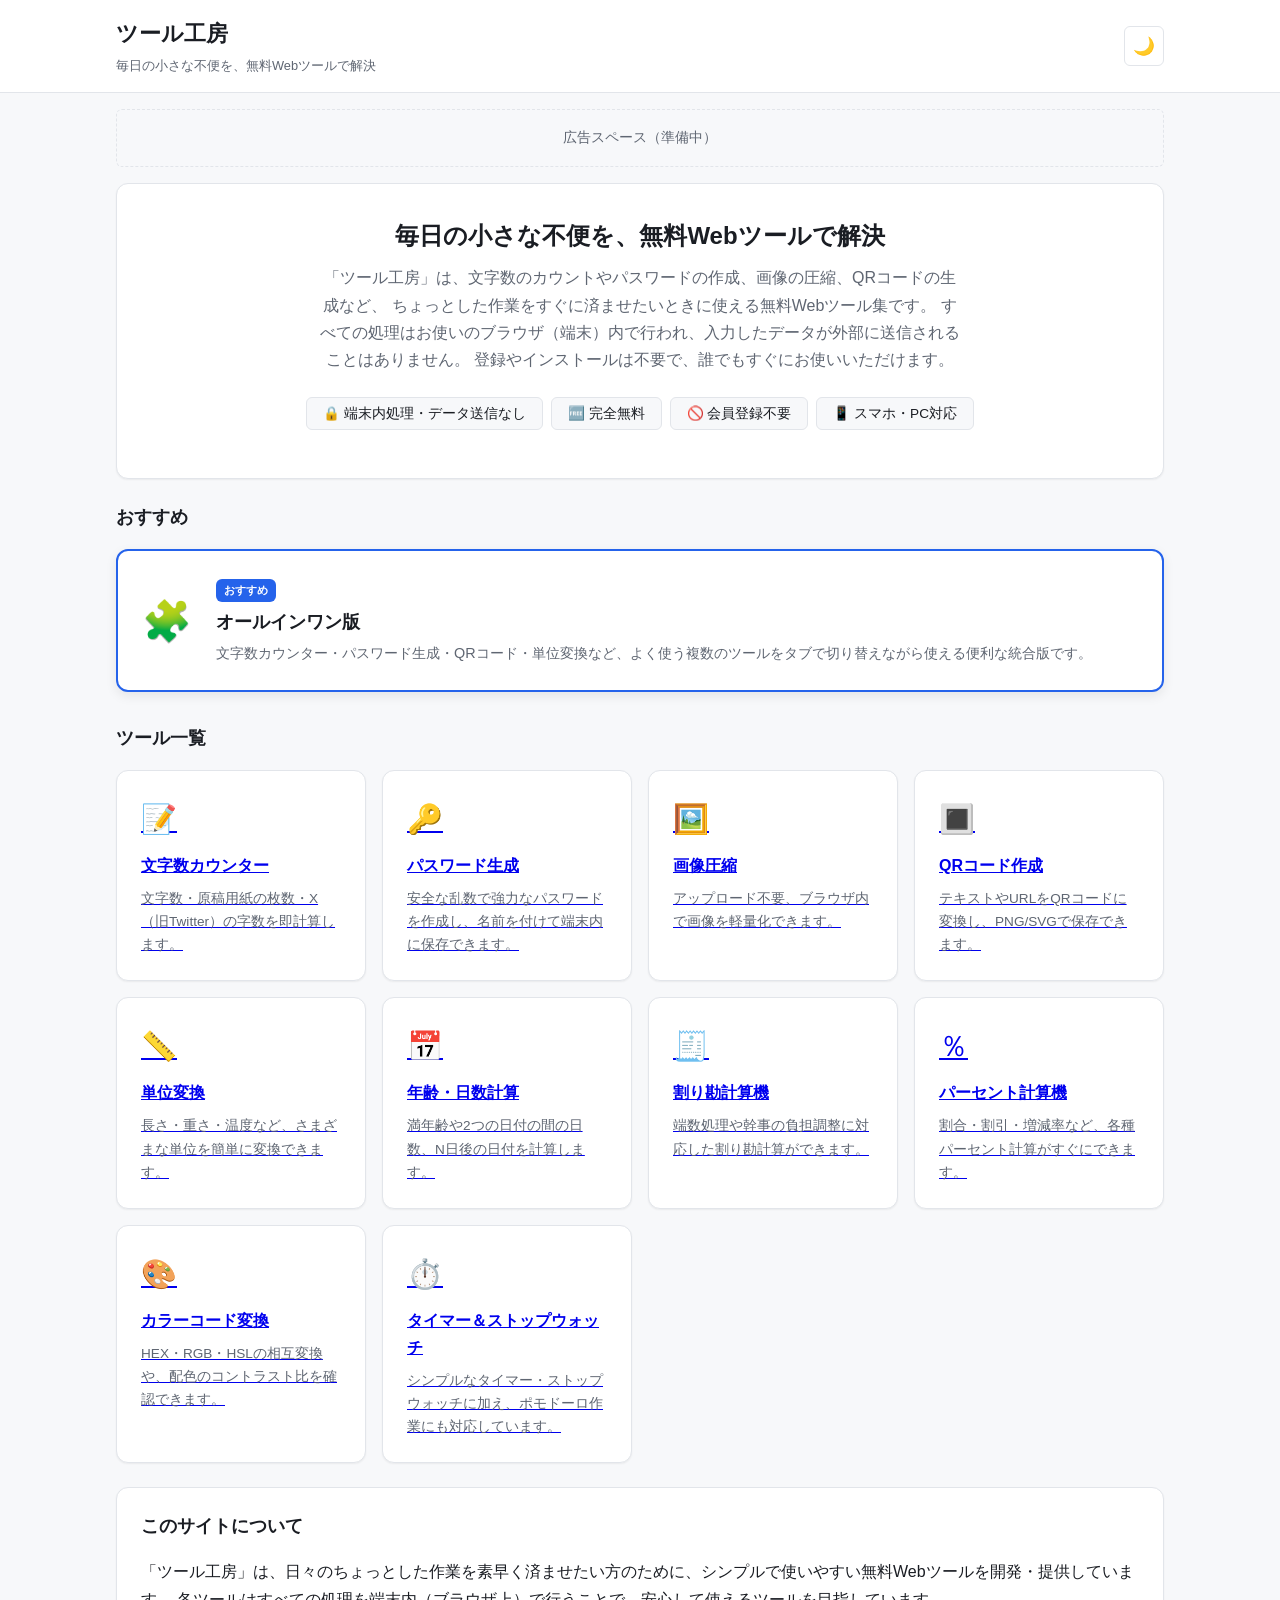
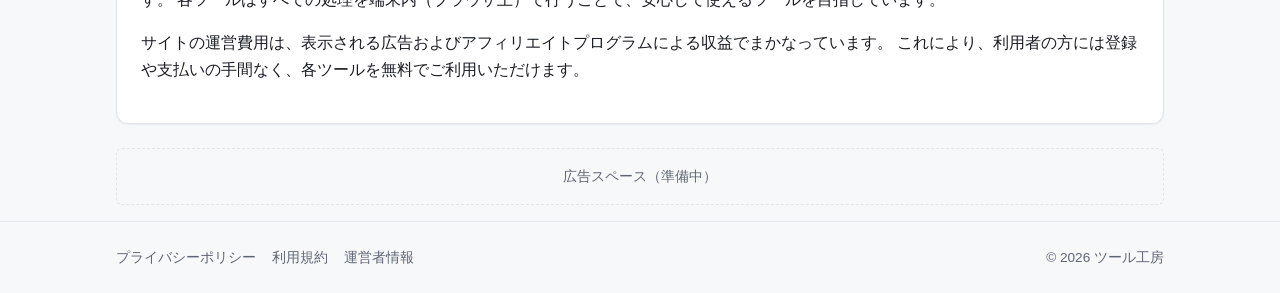
==== index.html @ de5c1a45 "feat: ツール工房 公式トップ（ハブ）公開 全11ツールへのリンク集・AdSense審査用ホームページ（プライバシーポリシー/運営者情報/ads.txt 同梱）。  Co-Authored-By:" ====
<!DOCTYPE html>
<html lang="ja">
<head>
<meta charset="UTF-8">
<meta name="viewport" content="width=device-width, initial-scale=1, viewport-fit=cover">

<title>ツール工房｜無料で使えるWebツール集（文字数・パスワード・画像圧縮・QRほか）</title>
<meta name="description" content="文字数カウンター・パスワード生成・画像圧縮・QRコード作成など、登録不要・無料のWebツールを多数提供。すべて端末内で処理し安全です。">
<link rel="canonical" href="https://ai-kaihatsubu.github.io/">

<!-- OGP -->
<meta property="og:type" content="website">
<meta property="og:title" content="ツール工房｜無料で使えるWebツール集">
<meta property="og:description" content="文字数カウンター・パスワード生成・画像圧縮・QRコード作成など、登録不要・無料のWebツールを多数提供。すべて端末内で処理し安全です。">
<meta property="og:url" content="https://ai-kaihatsubu.github.io/">
<meta property="og:image" content="https://ai-kaihatsubu.github.io/icons/icon-512.svg">
<meta property="og:locale" content="ja_JP">
<meta name="twitter:card" content="summary_large_image">

<!-- PWA -->
<link rel="manifest" href="manifest.webmanifest">
<meta name="theme-color" content="#2563eb">
<link rel="icon" href="icons/icon-192.svg" type="image/svg+xml">
<link rel="apple-touch-icon" href="icons/icon-192.svg">

<!-- JSON-LD: WebSite + ItemList -->
<script type="application/ld+json">
{
  "@context": "https://schema.org",
  "@type": "WebSite",
  "name": "ツール工房",
  "url": "https://ai-kaihatsubu.github.io/",
  "description": "毎日の小さな不便を、無料Webツールで解決する。登録不要・ブラウザ内処理のWebツール集。",
  "publisher": {
    "@type": "Organization",
    "name": "ツール工房"
  }
}
</script>
<script type="application/ld+json">
{
  "@context": "https://schema.org",
  "@type": "ItemList",
  "name": "ツール工房 ツール一覧",
  "itemListElement": [
    { "@type": "ListItem", "position": 1, "name": "オールインワン版", "url": "https://ai-kaihatsubu.github.io/tool-suite/" },
    { "@type": "ListItem", "position": 2, "name": "文字数カウンター", "url": "https://ai-kaihatsubu.github.io/moji-counter/" },
    { "@type": "ListItem", "position": 3, "name": "パスワード生成", "url": "https://ai-kaihatsubu.github.io/password-generator/" },
    { "@type": "ListItem", "position": 4, "name": "画像圧縮", "url": "https://ai-kaihatsubu.github.io/image-compressor/" },
    { "@type": "ListItem", "position": 5, "name": "QRコード作成", "url": "https://ai-kaihatsubu.github.io/qr-code-generator/" },
    { "@type": "ListItem", "position": 6, "name": "単位変換", "url": "https://ai-kaihatsubu.github.io/unit-converter/" },
    { "@type": "ListItem", "position": 7, "name": "年齢・日数計算", "url": "https://ai-kaihatsubu.github.io/date-calculator/" },
    { "@type": "ListItem", "position": 8, "name": "割り勘計算機", "url": "https://ai-kaihatsubu.github.io/warikan-calculator/" },
    { "@type": "ListItem", "position": 9, "name": "パーセント計算機", "url": "https://ai-kaihatsubu.github.io/percent-calculator/" },
    { "@type": "ListItem", "position": 10, "name": "カラーコード変換", "url": "https://ai-kaihatsubu.github.io/color-converter/" },
    { "@type": "ListItem", "position": 11, "name": "タイマー＆ストップウォッチ", "url": "https://ai-kaihatsubu.github.io/timer-stopwatch/" }
  ]
}
</script>

<link rel="stylesheet" href="style.css">

<!-- ▼▼ AdSense検証タグをここに貼る（AdSense管理画面の「サイトを追加」で表示される <script async src="...adsbygoogle.js?client=ca-pub-XXXX"...></script> を貼り付け） ▼▼ -->
<!-- ▲▲ ここまで ▲▲ -->
</head>
<body>

<a class="skip-link" href="#main">本文へスキップ</a>

<header class="site-header">
  <div class="container header-inner">
    <div class="logo-area">
      <h1 class="logo"><a href="index.html">ツール工房</a></h1>
      <p class="tagline">毎日の小さな不便を、無料Webツールで解決</p>
    </div>
    <nav class="header-actions" aria-label="表示設定">
      <button id="theme-toggle" type="button" aria-label="ダーク/ライトモード切替" aria-pressed="false">
        <span aria-hidden="true">🌙</span>
      </button>
    </nav>
  </div>
</header>

<!-- AdSense 広告枠（コンテンツ上） -->
<div class="ad-slot ad-slot--top" data-ad-position="top" aria-hidden="true">
  <!-- <ins class="adsbygoogle"
       style="display:block"
       data-ad-client="ca-pub-XXXXXXXXXXXXXXXX"
       data-ad-slot="XXXXXXXXXX"
       data-ad-format="auto"
       data-full-width-responsive="true"></ins>
  <script>(adsbygoogle = window.adsbygoogle || []).push({});</script> -->
  <p class="ad-placeholder">広告スペース（準備中）</p>
</div>

<main id="main" class="container">

  <section class="hero" aria-labelledby="hero-heading">
    <h2 id="hero-heading">毎日の小さな不便を、無料Webツールで解決</h2>
    <p>
      「ツール工房」は、文字数のカウントやパスワードの作成、画像の圧縮、QRコードの生成など、
      ちょっとした作業をすぐに済ませたいときに使える無料Webツール集です。
      すべての処理はお使いのブラウザ（端末）内で行われ、入力したデータが外部に送信されることはありません。
      登録やインストールは不要で、誰でもすぐにお使いいただけます。
    </p>
    <ul class="value-list">
      <li>🔒 端末内処理・データ送信なし</li>
      <li>🆓 完全無料</li>
      <li>🚫 会員登録不要</li>
      <li>📱 スマホ・PC対応</li>
    </ul>
  </section>

  <h2 class="section-heading" id="featured-heading">おすすめ</h2>
  <a class="featured-card" href="https://ai-kaihatsubu.github.io/tool-suite/" aria-labelledby="featured-title">
    <span class="card-icon" aria-hidden="true">🧩</span>
    <span class="card-body">
      <span class="featured-badge">おすすめ</span>
      <h3 id="featured-title">オールインワン版</h3>
      <p>文字数カウンター・パスワード生成・QRコード・単位変換など、よく使う複数のツールをタブで切り替えながら使える便利な統合版です。</p>
    </span>
  </a>

  <h2 class="section-heading" id="tools-heading">ツール一覧</h2>
  <div class="tool-grid" role="list" aria-labelledby="tools-heading">

    <a class="tool-card" role="listitem" href="https://ai-kaihatsubu.github.io/moji-counter/">
      <span class="card-icon" aria-hidden="true">📝</span>
      <h3>文字数カウンター</h3>
      <p>文字数・原稿用紙の枚数・X（旧Twitter）の字数を即計算します。</p>
    </a>

    <a class="tool-card" role="listitem" href="https://ai-kaihatsubu.github.io/password-generator/">
      <span class="card-icon" aria-hidden="true">🔑</span>
      <h3>パスワード生成</h3>
      <p>安全な乱数で強力なパスワードを作成し、名前を付けて端末内に保存できます。</p>
    </a>

    <a class="tool-card" role="listitem" href="https://ai-kaihatsubu.github.io/image-compressor/">
      <span class="card-icon" aria-hidden="true">🖼️</span>
      <h3>画像圧縮</h3>
      <p>アップロード不要、ブラウザ内で画像を軽量化できます。</p>
    </a>

    <a class="tool-card" role="listitem" href="https://ai-kaihatsubu.github.io/qr-code-generator/">
      <span class="card-icon" aria-hidden="true">🔳</span>
      <h3>QRコード作成</h3>
      <p>テキストやURLをQRコードに変換し、PNG/SVGで保存できます。</p>
    </a>

    <a class="tool-card" role="listitem" href="https://ai-kaihatsubu.github.io/unit-converter/">
      <span class="card-icon" aria-hidden="true">📏</span>
      <h3>単位変換</h3>
      <p>長さ・重さ・温度など、さまざまな単位を簡単に変換できます。</p>
    </a>

    <a class="tool-card" role="listitem" href="https://ai-kaihatsubu.github.io/date-calculator/">
      <span class="card-icon" aria-hidden="true">📅</span>
      <h3>年齢・日数計算</h3>
      <p>満年齢や2つの日付の間の日数、N日後の日付を計算します。</p>
    </a>

    <a class="tool-card" role="listitem" href="https://ai-kaihatsubu.github.io/warikan-calculator/">
      <span class="card-icon" aria-hidden="true">🧾</span>
      <h3>割り勘計算機</h3>
      <p>端数処理や幹事の負担調整に対応した割り勘計算ができます。</p>
    </a>

    <a class="tool-card" role="listitem" href="https://ai-kaihatsubu.github.io/percent-calculator/">
      <span class="card-icon" aria-hidden="true">％</span>
      <h3>パーセント計算機</h3>
      <p>割合・割引・増減率など、各種パーセント計算がすぐにできます。</p>
    </a>

    <a class="tool-card" role="listitem" href="https://ai-kaihatsubu.github.io/color-converter/">
      <span class="card-icon" aria-hidden="true">🎨</span>
      <h3>カラーコード変換</h3>
      <p>HEX・RGB・HSLの相互変換や、配色のコントラスト比を確認できます。</p>
    </a>

    <a class="tool-card" role="listitem" href="https://ai-kaihatsubu.github.io/timer-stopwatch/">
      <span class="card-icon" aria-hidden="true">⏱️</span>
      <h3>タイマー＆ストップウォッチ</h3>
      <p>シンプルなタイマー・ストップウォッチに加え、ポモドーロ作業にも対応しています。</p>
    </a>

  </div>

  <section class="about-box" aria-labelledby="about-heading">
    <h2 id="about-heading">このサイトについて</h2>
    <p>
      「ツール工房」は、日々のちょっとした作業を素早く済ませたい方のために、シンプルで使いやすい無料Webツールを開発・提供しています。
      各ツールはすべての処理を端末内（ブラウザ上）で行うことで、安心して使えるツールを目指しています。
    </p>
    <p>
      サイトの運営費用は、表示される広告およびアフィリエイトプログラムによる収益でまかなっています。
      これにより、利用者の方には登録や支払いの手間なく、各ツールを無料でご利用いただけます。
    </p>
  </section>

</main>

<!-- AdSense 広告枠（コンテンツ下） -->
<div class="ad-slot ad-slot--bottom" data-ad-position="bottom" aria-hidden="true">
  <!-- <ins class="adsbygoogle"
       style="display:block"
       data-ad-client="ca-pub-XXXXXXXXXXXXXXXX"
       data-ad-slot="XXXXXXXXXX"
       data-ad-format="auto"
       data-full-width-responsive="true"></ins>
  <script>(adsbygoogle = window.adsbygoogle || []).push({});</script> -->
  <p class="ad-placeholder">広告スペース（準備中）</p>
</div>

<footer class="site-footer">
  <div class="container footer-inner">
    <nav aria-label="フッターリンク">
      <a href="privacy.html">プライバシーポリシー</a>
      <a href="terms.html">利用規約</a>
      <a href="operator.html">運営者情報</a>
    </nav>
    <p class="copyright">&copy; 2026 ツール工房</p>
  </div>
</footer>

<script src="app.js" defer></script>
<script>
  // PWA: Service Worker 登録（相対パスなのでサブパス公開でも scope が正しく効く）
  if ("serviceWorker" in navigator) {
    window.addEventListener("load", function () {
      navigator.serviceWorker.register("sw.js").catch(function () {});
    });
  }
</script>
</body>
</html>
---- style.css ----
/* ============================================
   ツール工房 ハブ : style.css
   CSS変数によるテーマ管理 / レスポンシブ / モバイルファースト
   外部CDN不使用
   ============================================ */

:root {
  /* カラー（ライト） */
  --color-bg: #f7f8fa;
  --color-surface: #ffffff;
  --color-text: #1a1d23;
  --color-text-muted: #5f6672;
  --color-border: #e2e5ea;
  --color-primary: #2563eb;
  --color-primary-hover: #1d4ed8;
  --color-accent: #f59e0b;
  --color-danger: #dc2626;
  --color-success: #16a34a;

  /* レイアウト */
  --max-width: 1080px;
  --radius: 12px;
  --radius-sm: 6px;
  --space-1: 4px;
  --space-2: 8px;
  --space-3: 16px;
  --space-4: 24px;
  --space-5: 32px;
  --space-6: 48px;

  /* タイポグラフィ */
  --font-base: -apple-system, BlinkMacSystemFont, "Segoe UI", "Hiragino Sans",
    "Hiragino Kaku Gothic ProN", "Noto Sans JP", Meiryo, sans-serif;
  --font-mono: "SFMono-Regular", Consolas, "Liberation Mono", Menlo, monospace;

  --shadow-sm: 0 1px 2px rgba(0, 0, 0, 0.06);
  --shadow-md: 0 4px 12px rgba(0, 0, 0, 0.08);

  --transition: 0.15s ease;
}

[data-theme="dark"] {
  --color-bg: #14161a;
  --color-surface: #1e2127;
  --color-text: #eef0f3;
  --color-text-muted: #9aa2b1;
  --color-border: #2c3038;
  --color-primary: #5b8def;
  --color-primary-hover: #7ba3f2;
  --shadow-sm: 0 1px 2px rgba(0, 0, 0, 0.4);
  --shadow-md: 0 4px 16px rgba(0, 0, 0, 0.5);
}

* {
  box-sizing: border-box;
}

html {
  -webkit-text-size-adjust: 100%;
}

body {
  margin: 0;
  font-family: var(--font-base);
  background: var(--color-bg);
  color: var(--color-text);
  line-height: 1.7;
  transition: background var(--transition), color var(--transition);
  -webkit-font-smoothing: antialiased;
  padding-bottom: env(safe-area-inset-bottom);
}

.container {
  max-width: var(--max-width);
  margin: 0 auto;
  padding: 0 var(--space-3);
}

/* Skip link */
.skip-link {
  position: absolute;
  left: -999px;
  top: auto;
}
.skip-link:focus {
  left: var(--space-2);
  top: var(--space-2);
  z-index: 1000;
  background: var(--color-primary);
  color: #fff;
  padding: var(--space-2) var(--space-3);
  border-radius: var(--radius-sm);
}

/* Header */
.site-header {
  border-bottom: 1px solid var(--color-border);
  background: var(--color-surface);
  position: sticky;
  top: 0;
  z-index: 100;
}

.header-inner {
  display: flex;
  align-items: center;
  justify-content: space-between;
  padding-top: var(--space-3);
  padding-bottom: var(--space-3);
  gap: var(--space-3);
}

.logo-area {
  display: flex;
  flex-direction: column;
  gap: 2px;
}

.logo {
  font-size: 1.35rem;
  font-weight: 700;
  margin: 0;
}
.logo a {
  color: inherit;
  text-decoration: none;
}

.tagline {
  font-size: 0.8rem;
  color: var(--color-text-muted);
  margin: 0;
}

.header-actions button {
  border: 1px solid var(--color-border);
  background: var(--color-surface);
  color: var(--color-text);
  border-radius: var(--radius-sm);
  width: 40px;
  height: 40px;
  font-size: 1.1rem;
  cursor: pointer;
  transition: background var(--transition), border-color var(--transition);
  flex-shrink: 0;
}
.header-actions button:hover {
  background: var(--color-bg);
}
.header-actions button:focus-visible,
a:focus-visible,
button:focus-visible,
input:focus-visible,
textarea:focus-visible,
select:focus-visible {
  outline: 3px solid var(--color-primary);
  outline-offset: 2px;
}

/* Main */
main {
  padding-top: var(--space-4);
  padding-bottom: var(--space-6);
}

/* Hero / Intro */
.hero {
  background: var(--color-surface);
  border: 1px solid var(--color-border);
  border-radius: var(--radius);
  padding: var(--space-5);
  margin-bottom: var(--space-4);
  box-shadow: var(--shadow-sm);
  text-align: center;
}
.hero h2 {
  font-size: 1.5rem;
  margin: 0 0 var(--space-2);
}
.hero p {
  margin: 0 auto;
  max-width: 640px;
  color: var(--color-text-muted);
}

.value-list {
  display: flex;
  flex-wrap: wrap;
  justify-content: center;
  gap: var(--space-2);
  margin-top: var(--space-4);
  padding: 0;
  list-style: none;
}
.value-list li {
  background: var(--color-bg);
  border: 1px solid var(--color-border);
  border-radius: var(--radius-sm);
  padding: var(--space-1) var(--space-3);
  font-size: 0.85rem;
  color: var(--color-text);
}

/* セクション見出し */
.section-heading {
  font-size: 1.1rem;
  margin: var(--space-5) 0 var(--space-3);
}
.section-heading:first-of-type {
  margin-top: 0;
}

/* オールインワン推しカード */
.featured-card {
  display: flex;
  align-items: center;
  gap: var(--space-4);
  background: var(--color-surface);
  border: 2px solid var(--color-primary);
  border-radius: var(--radius);
  padding: var(--space-4);
  margin-bottom: var(--space-4);
  box-shadow: var(--shadow-md);
  text-decoration: none;
  color: var(--color-text);
  transition: transform var(--transition), box-shadow var(--transition);
}
.featured-card:hover {
  transform: translateY(-2px);
  box-shadow: var(--shadow-md), 0 0 0 4px rgba(37, 99, 235, 0.08);
}
.featured-card .card-icon {
  font-size: 2.5rem;
  flex-shrink: 0;
}
.featured-card .card-body h3 {
  margin: 0 0 var(--space-1);
  font-size: 1.15rem;
}
.featured-card .card-body p {
  margin: 0;
  color: var(--color-text-muted);
  font-size: 0.9rem;
}
.featured-badge {
  display: inline-block;
  background: var(--color-primary);
  color: #fff;
  font-size: 0.7rem;
  font-weight: 700;
  border-radius: var(--radius-sm);
  padding: 2px 8px;
  margin-bottom: var(--space-1);
}

/* カードグリッド */
.tool-grid {
  display: grid;
  grid-template-columns: repeat(auto-fill, minmax(220px, 1fr));
  gap: var(--space-3);
  margin-bottom: var(--space-4);
}

.tool-card {
  display: flex;
  flex-direction: column;
  gap: var(--space-2);
  background: var(--color-surface);
  border: 1px solid var(--color-border);
  border-radius: var(--radius);
  padding: var(--space-4);
  box-shadow: var(--shadow-sm);
  transition: transform var(--transition), box-shadow var(--transition);
}
.tool-card:hover {
  transform: translateY(-2px);
  box-shadow: var(--shadow-md);
}
.tool-card .card-icon {
  font-size: 1.8rem;
}
.tool-card h3 {
  margin: 0;
  font-size: 1rem;
}
.tool-card p {
  margin: 0;
  color: var(--color-text-muted);
  font-size: 0.85rem;
  flex-grow: 1;
}

/* このサイトについて */
.about-box {
  background: var(--color-surface);
  border: 1px solid var(--color-border);
  border-radius: var(--radius);
  padding: var(--space-4);
  margin-bottom: var(--space-4);
  box-shadow: var(--shadow-sm);
}
.about-box h2 {
  font-size: 1.1rem;
  margin-top: 0;
}

/* 広告枠 */
.ad-slot {
  max-width: var(--max-width);
  margin: var(--space-3) auto;
  padding: 0 var(--space-3);
}
.ad-placeholder {
  border: 1px dashed var(--color-border);
  border-radius: var(--radius-sm);
  text-align: center;
  padding: var(--space-3);
  color: var(--color-text-muted);
  font-size: 0.85rem;
  margin: 0;
}

/* ボタン */
.btn {
  display: inline-block;
  border: none;
  border-radius: var(--radius-sm);
  padding: var(--space-2) var(--space-4);
  font-size: 1rem;
  font-weight: 600;
  cursor: pointer;
  transition: background var(--transition), opacity var(--transition);
  min-height: 44px;
  text-decoration: none;
  text-align: center;
}
.btn-primary {
  background: var(--color-primary);
  color: #fff;
}
.btn-primary:hover {
  background: var(--color-primary-hover);
}
.btn-secondary {
  background: var(--color-bg);
  color: var(--color-text);
  border: 1px solid var(--color-border);
}
.btn-secondary:hover {
  background: var(--color-border);
}
.btn-block {
  display: block;
  width: 100%;
}

/* Footer */
.site-footer {
  border-top: 1px solid var(--color-border);
  padding: var(--space-4) 0;
  color: var(--color-text-muted);
  font-size: 0.85rem;
}
.footer-inner {
  display: flex;
  flex-wrap: wrap;
  gap: var(--space-3);
  justify-content: space-between;
  align-items: center;
}
.footer-inner nav {
  display: flex;
  gap: var(--space-3);
  flex-wrap: wrap;
}
.footer-inner a {
  color: var(--color-text-muted);
  text-decoration: none;
}
.footer-inner a:hover {
  text-decoration: underline;
}
.copyright {
  margin: 0;
}

/* 法務ページ用 */
.legal-page main {
  background: var(--color-surface);
  border: 1px solid var(--color-border);
  border-radius: var(--radius);
  padding: var(--space-5);
  box-shadow: var(--shadow-sm);
}
.legal-page h2 {
  margin-top: var(--space-5);
}
.legal-page h2:first-child {
  margin-top: 0;
}

/* レスポンシブ */
@media (max-width: 600px) {
  :root {
    --space-4: 16px;
    --space-5: 24px;
  }
  .logo {
    font-size: 1.1rem;
  }
  .featured-card {
    flex-direction: column;
    text-align: center;
  }
  .btn {
    width: 100%;
  }
}
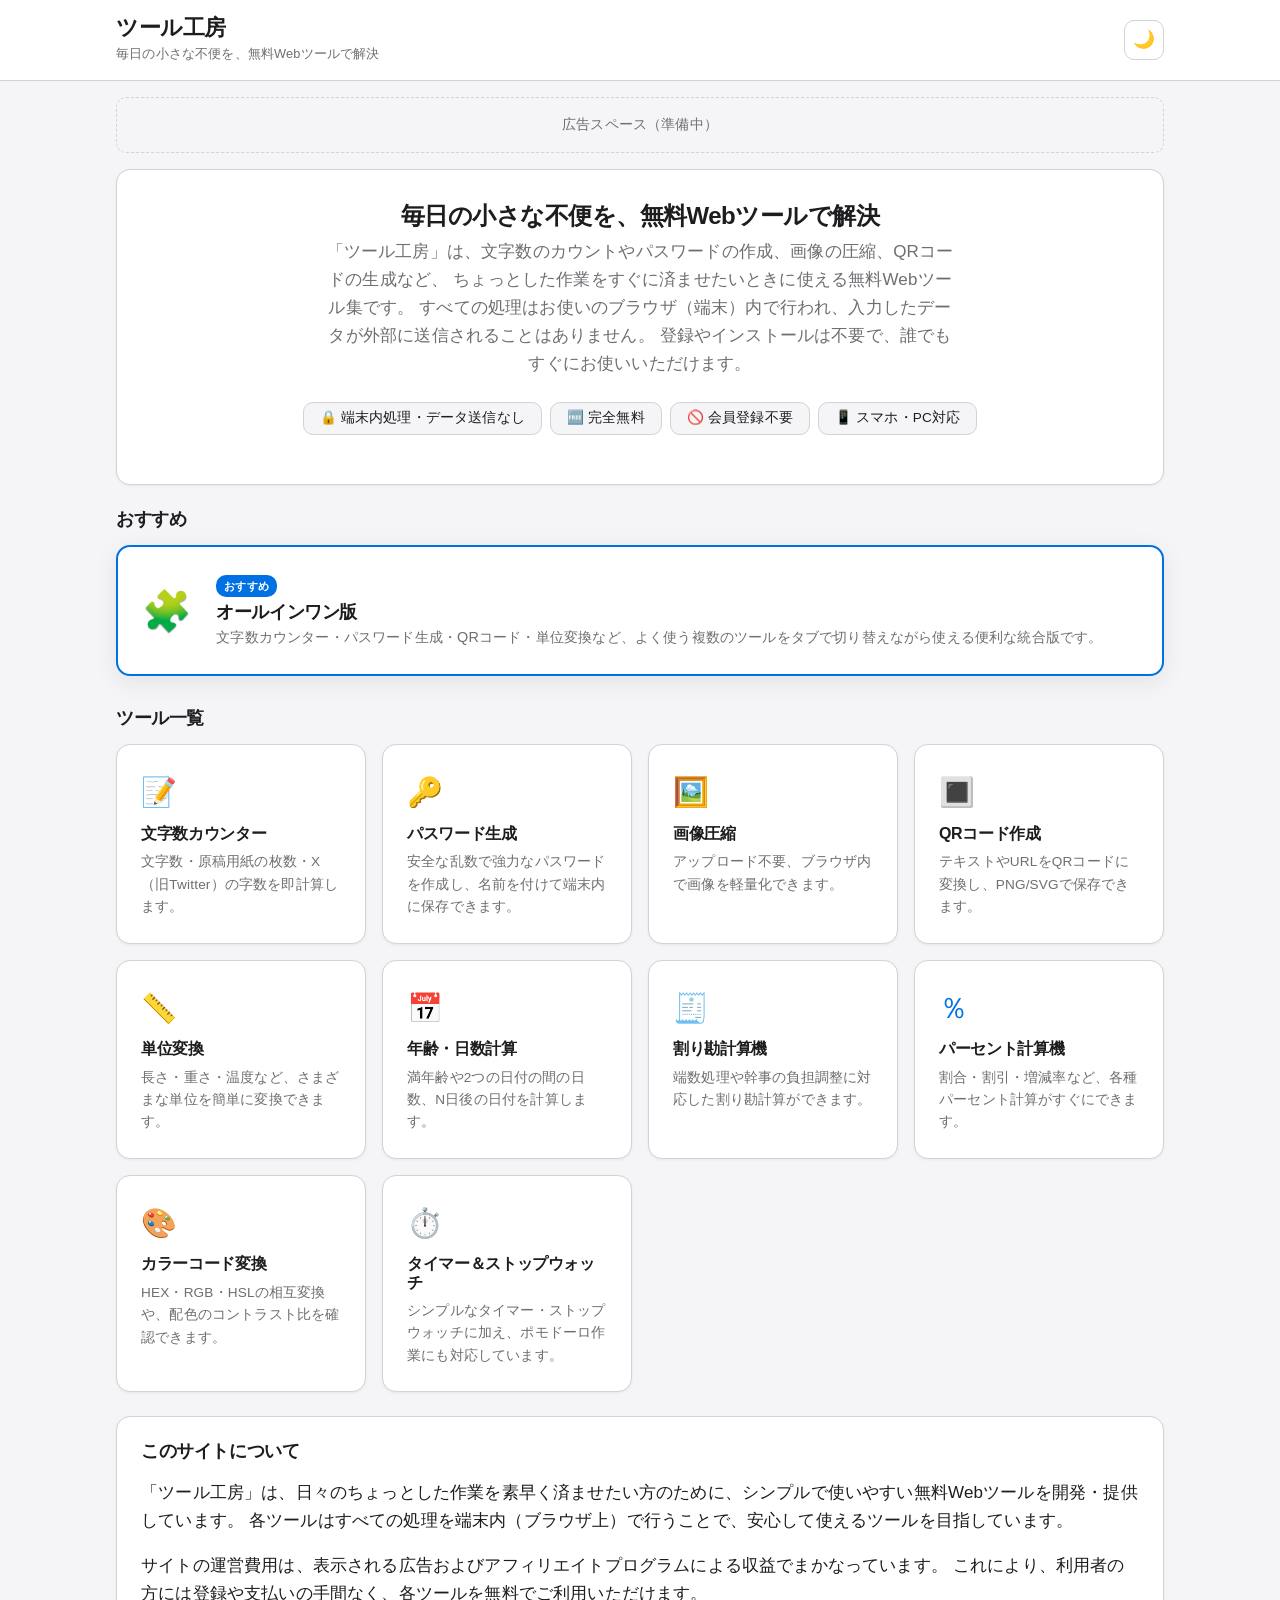
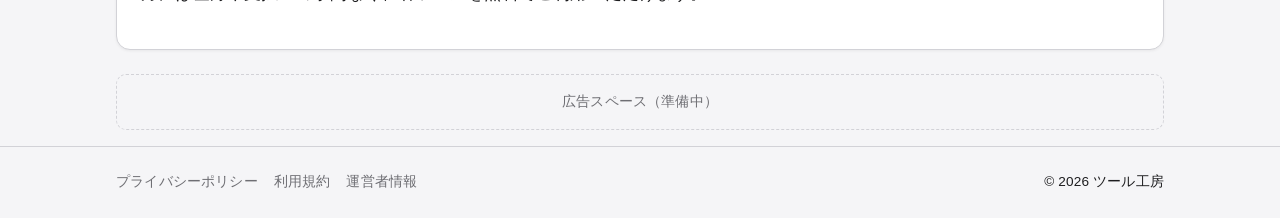
==== commit 790d1625: "feat: AdSense設置（client ca-pub-6568622993777242）＋ads.txtを実publisher IDに更新 Co-Authored-By: Claude Opus" ====
--- a/index.html
+++ b/index.html
@@ -60,8 +60,8 @@
 
 <link rel="stylesheet" href="style.css">
 
-<!-- ▼▼ AdSense検証タグをここに貼る（AdSense管理画面の「サイトを追加」で表示される <script async src="...adsbygoogle.js?client=ca-pub-XXXX"...></script> を貼り付け） ▼▼ -->
-<!-- ▲▲ ここまで ▲▲ -->
+<!-- Google AdSense（サイト所有確認＋広告配信） -->
+<script async src="https://pagead2.googlesyndication.com/pagead/js/adsbygoogle.js?client=ca-pub-6568622993777242" crossorigin="anonymous"></script>
 </head>
 <body>
 
--- a/style.css
+++ b/style.css
@@ -6,21 +6,21 @@
 
 :root {
   /* カラー（ライト） */
-  --color-bg: #f7f8fa;
+  --color-bg: #f5f5f7;
   --color-surface: #ffffff;
-  --color-text: #1a1d23;
-  --color-text-muted: #5f6672;
-  --color-border: #e2e5ea;
-  --color-primary: #2563eb;
-  --color-primary-hover: #1d4ed8;
+  --color-text: #1d1d1f;
+  --color-text-muted: #6e6e73;
+  --color-border: #d2d2d7;
+  --color-primary: #0071e3;
+  --color-primary-hover: #0077ed;
   --color-accent: #f59e0b;
-  --color-danger: #dc2626;
-  --color-success: #16a34a;
+  --color-danger: #d70015;
+  --color-success: #1d9d52;
 
   /* レイアウト */
   --max-width: 1080px;
-  --radius: 12px;
-  --radius-sm: 6px;
+  --radius: 14px;
+  --radius-sm: 10px;
   --space-1: 4px;
   --space-2: 8px;
   --space-3: 16px;
@@ -29,26 +29,26 @@
   --space-6: 48px;
 
   /* タイポグラフィ */
-  --font-base: -apple-system, BlinkMacSystemFont, "Segoe UI", "Hiragino Sans",
-    "Hiragino Kaku Gothic ProN", "Noto Sans JP", Meiryo, sans-serif;
+  --font-base: -apple-system, BlinkMacSystemFont, "SF Pro JP", "SF Pro Text",
+    "Helvetica Neue", "Hiragino Sans", "Hiragino Kaku Gothic ProN", "Yu Gothic", Meiryo, sans-serif;
   --font-mono: "SFMono-Regular", Consolas, "Liberation Mono", Menlo, monospace;
 
-  --shadow-sm: 0 1px 2px rgba(0, 0, 0, 0.06);
-  --shadow-md: 0 4px 12px rgba(0, 0, 0, 0.08);
+  --shadow-sm: 0 1px 3px rgba(0, 0, 0, 0.06);
+  --shadow-md: 0 6px 24px rgba(0, 0, 0, 0.08);
 
   --transition: 0.15s ease;
 }
 
 [data-theme="dark"] {
-  --color-bg: #14161a;
-  --color-surface: #1e2127;
-  --color-text: #eef0f3;
-  --color-text-muted: #9aa2b1;
-  --color-border: #2c3038;
-  --color-primary: #5b8def;
-  --color-primary-hover: #7ba3f2;
-  --shadow-sm: 0 1px 2px rgba(0, 0, 0, 0.4);
-  --shadow-md: 0 4px 16px rgba(0, 0, 0, 0.5);
+  --color-bg: #000000;
+  --color-surface: #1c1c1e;
+  --color-text: #f5f5f7;
+  --color-text-muted: #a1a1a6;
+  --color-border: #3a3a3c;
+  --color-primary: #2997ff;
+  --color-primary-hover: #4aa8ff;
+  --shadow-sm: 0 1px 3px rgba(0, 0, 0, 0.5);
+  --shadow-md: 0 6px 24px rgba(0, 0, 0, 0.6);
 }
 
 * {
@@ -62,12 +62,43 @@
 body {
   margin: 0;
   font-family: var(--font-base);
+  font-size: 17px;
   background: var(--color-bg);
   color: var(--color-text);
-  line-height: 1.7;
+  line-height: 1.65;
+  letter-spacing: 0.01em;
   transition: background var(--transition), color var(--transition);
   -webkit-font-smoothing: antialiased;
+  -moz-osx-font-smoothing: grayscale;
   padding-bottom: env(safe-area-inset-bottom);
+}
+
+h1, h2, h3, h4 {
+  color: var(--color-text);
+  font-weight: 600;
+  letter-spacing: -0.022em;
+  line-height: 1.15;
+}
+h1 { font-size: 2.1rem; }
+h2 { font-size: 1.5rem; }
+h3 { font-size: 1.2rem; }
+p, li, label, td, th { color: var(--color-text); }
+small, .hint, .note, .conversion-note { color: var(--color-text-muted); }
+a { color: var(--color-primary); text-decoration: none; }
+a:hover { text-decoration: underline; }
+
+input, textarea, select {
+  font-family: inherit;
+  font-size: 1rem;
+  color: var(--color-text);
+  background: var(--color-surface);
+  border: 1px solid var(--color-border);
+  border-radius: var(--radius-sm);
+}
+input:focus, textarea:focus, select:focus {
+  outline: none;
+  border-color: var(--color-primary);
+  box-shadow: 0 0 0 3px rgba(0, 113, 227, 0.25);
 }
 
 .container {
@@ -324,19 +355,23 @@
 .btn {
   display: inline-block;
   border: none;
-  border-radius: var(--radius-sm);
+  border-radius: 980px;
   padding: var(--space-2) var(--space-4);
   font-size: 1rem;
-  font-weight: 600;
+  font-weight: 500;
   cursor: pointer;
-  transition: background var(--transition), opacity var(--transition);
+  transition: background var(--transition), opacity var(--transition), transform 0.05s ease;
   min-height: 44px;
   text-decoration: none;
   text-align: center;
 }
+.btn:active {
+  transform: scale(0.98);
+}
 .btn-primary {
   background: var(--color-primary);
   color: #fff;
+  border: 1px solid var(--color-primary);
 }
 .btn-primary:hover {
   background: var(--color-primary-hover);
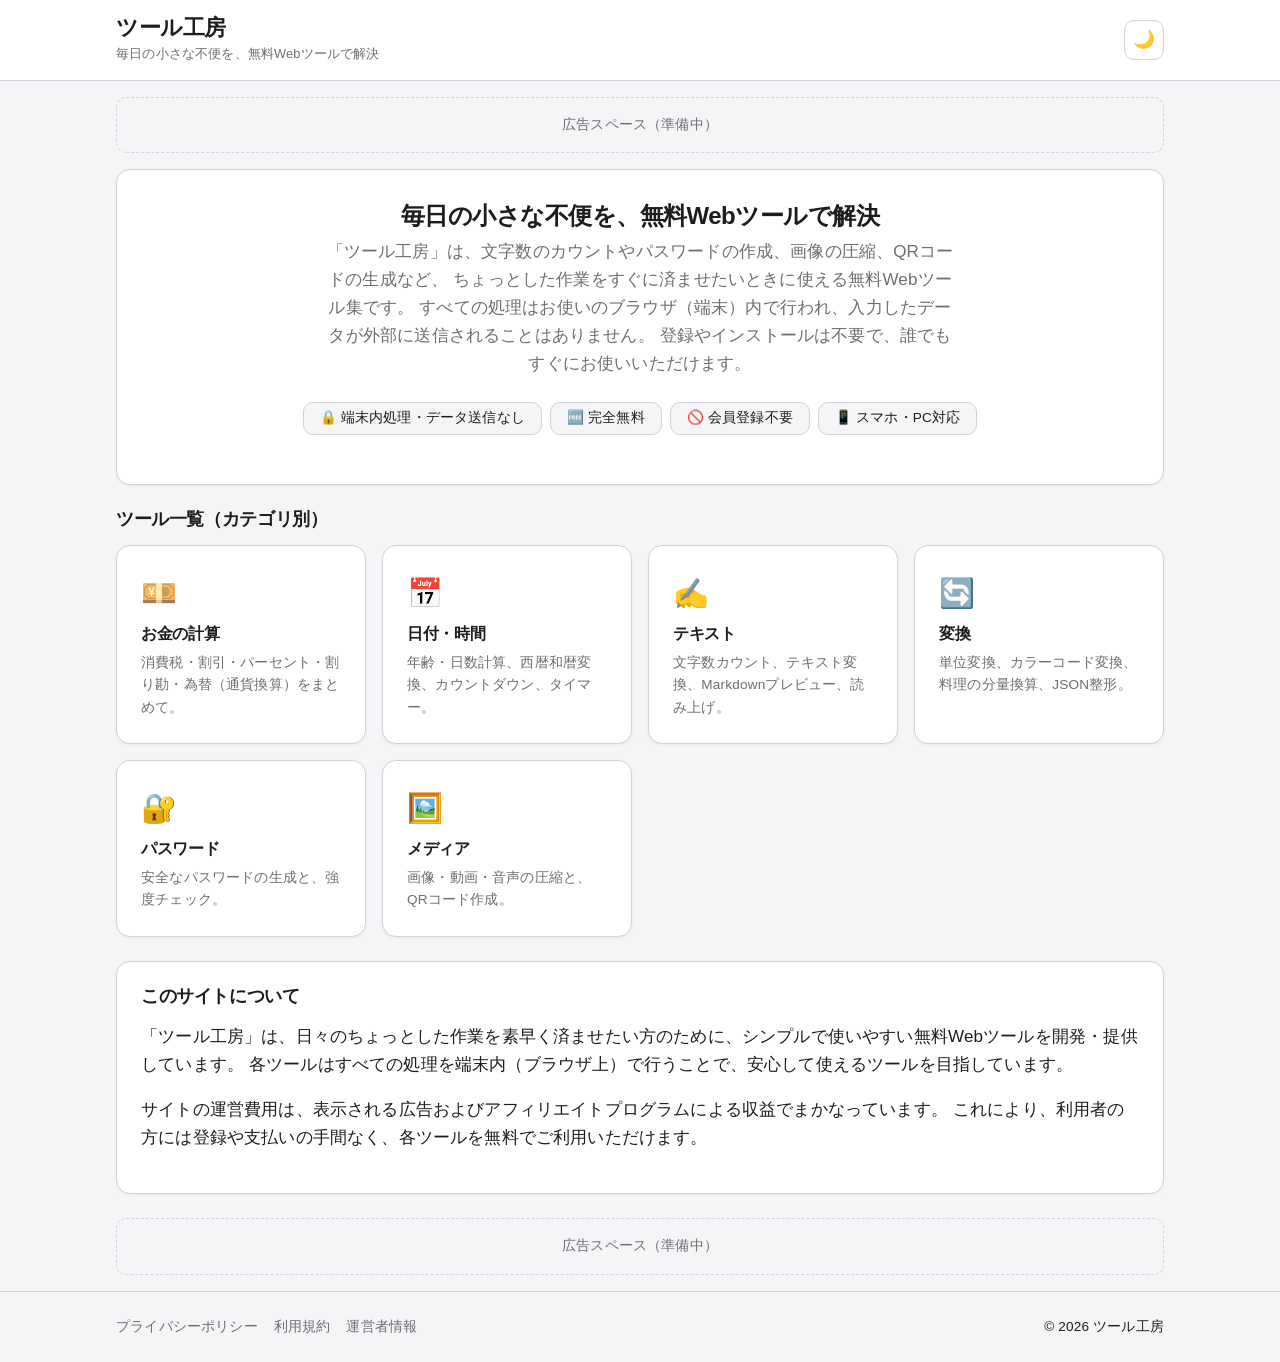
==== commit 5e21b9f4: "feat: ハブを6カテゴリ構成（お金/日付時間/テキスト/変換/パスワード/メディア）に更新 Co-Authored-By: Claude Opus 4.8 <noreply@anthropic.c" ====
--- a/index.html
+++ b/index.html
@@ -43,17 +43,12 @@
   "@type": "ItemList",
   "name": "ツール工房 ツール一覧",
   "itemListElement": [
-    { "@type": "ListItem", "position": 1, "name": "オールインワン版", "url": "https://ai-kaihatsubu.github.io/tool-suite/" },
-    { "@type": "ListItem", "position": 2, "name": "文字数カウンター", "url": "https://ai-kaihatsubu.github.io/moji-counter/" },
-    { "@type": "ListItem", "position": 3, "name": "パスワード生成", "url": "https://ai-kaihatsubu.github.io/password-generator/" },
-    { "@type": "ListItem", "position": 4, "name": "画像圧縮", "url": "https://ai-kaihatsubu.github.io/image-compressor/" },
-    { "@type": "ListItem", "position": 5, "name": "QRコード作成", "url": "https://ai-kaihatsubu.github.io/qr-code-generator/" },
-    { "@type": "ListItem", "position": 6, "name": "単位変換", "url": "https://ai-kaihatsubu.github.io/unit-converter/" },
-    { "@type": "ListItem", "position": 7, "name": "年齢・日数計算", "url": "https://ai-kaihatsubu.github.io/date-calculator/" },
-    { "@type": "ListItem", "position": 8, "name": "割り勘計算機", "url": "https://ai-kaihatsubu.github.io/warikan-calculator/" },
-    { "@type": "ListItem", "position": 9, "name": "パーセント計算機", "url": "https://ai-kaihatsubu.github.io/percent-calculator/" },
-    { "@type": "ListItem", "position": 10, "name": "カラーコード変換", "url": "https://ai-kaihatsubu.github.io/color-converter/" },
-    { "@type": "ListItem", "position": 11, "name": "タイマー＆ストップウォッチ", "url": "https://ai-kaihatsubu.github.io/timer-stopwatch/" }
+    { "@type": "ListItem", "position": 1, "name": "お金の計算", "url": "https://ai-kaihatsubu.github.io/money-tools/" },
+    { "@type": "ListItem", "position": 2, "name": "日付・時間", "url": "https://ai-kaihatsubu.github.io/datetime-tools/" },
+    { "@type": "ListItem", "position": 3, "name": "テキスト", "url": "https://ai-kaihatsubu.github.io/text-tools/" },
+    { "@type": "ListItem", "position": 4, "name": "変換", "url": "https://ai-kaihatsubu.github.io/converter-tools/" },
+    { "@type": "ListItem", "position": 5, "name": "パスワード", "url": "https://ai-kaihatsubu.github.io/password-tools/" },
+    { "@type": "ListItem", "position": 6, "name": "メディア", "url": "https://ai-kaihatsubu.github.io/media-tools/" }
   ]
 }
 </script>
@@ -111,77 +106,43 @@
     </ul>
   </section>
 
-  <h2 class="section-heading" id="featured-heading">おすすめ</h2>
-  <a class="featured-card" href="https://ai-kaihatsubu.github.io/tool-suite/" aria-labelledby="featured-title">
-    <span class="card-icon" aria-hidden="true">🧩</span>
-    <span class="card-body">
-      <span class="featured-badge">おすすめ</span>
-      <h3 id="featured-title">オールインワン版</h3>
-      <p>文字数カウンター・パスワード生成・QRコード・単位変換など、よく使う複数のツールをタブで切り替えながら使える便利な統合版です。</p>
-    </span>
-  </a>
-
-  <h2 class="section-heading" id="tools-heading">ツール一覧</h2>
+  <h2 class="section-heading" id="tools-heading">ツール一覧（カテゴリ別）</h2>
   <div class="tool-grid" role="list" aria-labelledby="tools-heading">
 
-    <a class="tool-card" role="listitem" href="https://ai-kaihatsubu.github.io/moji-counter/">
-      <span class="card-icon" aria-hidden="true">📝</span>
-      <h3>文字数カウンター</h3>
-      <p>文字数・原稿用紙の枚数・X（旧Twitter）の字数を即計算します。</p>
+    <a class="tool-card" role="listitem" href="https://ai-kaihatsubu.github.io/money-tools/">
+      <span class="card-icon" aria-hidden="true">💴</span>
+      <h3>お金の計算</h3>
+      <p>消費税・割引・パーセント・割り勘・為替（通貨換算）をまとめて。</p>
     </a>
 
-    <a class="tool-card" role="listitem" href="https://ai-kaihatsubu.github.io/password-generator/">
-      <span class="card-icon" aria-hidden="true">🔑</span>
-      <h3>パスワード生成</h3>
-      <p>安全な乱数で強力なパスワードを作成し、名前を付けて端末内に保存できます。</p>
+    <a class="tool-card" role="listitem" href="https://ai-kaihatsubu.github.io/datetime-tools/">
+      <span class="card-icon" aria-hidden="true">📅</span>
+      <h3>日付・時間</h3>
+      <p>年齢・日数計算、西暦和暦変換、カウントダウン、タイマー。</p>
     </a>
 
-    <a class="tool-card" role="listitem" href="https://ai-kaihatsubu.github.io/image-compressor/">
-      <span class="card-icon" aria-hidden="true">🖼️</span>
-      <h3>画像圧縮</h3>
-      <p>アップロード不要、ブラウザ内で画像を軽量化できます。</p>
+    <a class="tool-card" role="listitem" href="https://ai-kaihatsubu.github.io/text-tools/">
+      <span class="card-icon" aria-hidden="true">✍️</span>
+      <h3>テキスト</h3>
+      <p>文字数カウント、テキスト変換、Markdownプレビュー、読み上げ。</p>
     </a>
 
-    <a class="tool-card" role="listitem" href="https://ai-kaihatsubu.github.io/qr-code-generator/">
-      <span class="card-icon" aria-hidden="true">🔳</span>
-      <h3>QRコード作成</h3>
-      <p>テキストやURLをQRコードに変換し、PNG/SVGで保存できます。</p>
+    <a class="tool-card" role="listitem" href="https://ai-kaihatsubu.github.io/converter-tools/">
+      <span class="card-icon" aria-hidden="true">🔄</span>
+      <h3>変換</h3>
+      <p>単位変換、カラーコード変換、料理の分量換算、JSON整形。</p>
     </a>
 
-    <a class="tool-card" role="listitem" href="https://ai-kaihatsubu.github.io/unit-converter/">
-      <span class="card-icon" aria-hidden="true">📏</span>
-      <h3>単位変換</h3>
-      <p>長さ・重さ・温度など、さまざまな単位を簡単に変換できます。</p>
+    <a class="tool-card" role="listitem" href="https://ai-kaihatsubu.github.io/password-tools/">
+      <span class="card-icon" aria-hidden="true">🔐</span>
+      <h3>パスワード</h3>
+      <p>安全なパスワードの生成と、強度チェック。</p>
     </a>
 
-    <a class="tool-card" role="listitem" href="https://ai-kaihatsubu.github.io/date-calculator/">
-      <span class="card-icon" aria-hidden="true">📅</span>
-      <h3>年齢・日数計算</h3>
-      <p>満年齢や2つの日付の間の日数、N日後の日付を計算します。</p>
-    </a>
-
-    <a class="tool-card" role="listitem" href="https://ai-kaihatsubu.github.io/warikan-calculator/">
-      <span class="card-icon" aria-hidden="true">🧾</span>
-      <h3>割り勘計算機</h3>
-      <p>端数処理や幹事の負担調整に対応した割り勘計算ができます。</p>
-    </a>
-
-    <a class="tool-card" role="listitem" href="https://ai-kaihatsubu.github.io/percent-calculator/">
-      <span class="card-icon" aria-hidden="true">％</span>
-      <h3>パーセント計算機</h3>
-      <p>割合・割引・増減率など、各種パーセント計算がすぐにできます。</p>
-    </a>
-
-    <a class="tool-card" role="listitem" href="https://ai-kaihatsubu.github.io/color-converter/">
-      <span class="card-icon" aria-hidden="true">🎨</span>
-      <h3>カラーコード変換</h3>
-      <p>HEX・RGB・HSLの相互変換や、配色のコントラスト比を確認できます。</p>
-    </a>
-
-    <a class="tool-card" role="listitem" href="https://ai-kaihatsubu.github.io/timer-stopwatch/">
-      <span class="card-icon" aria-hidden="true">⏱️</span>
-      <h3>タイマー＆ストップウォッチ</h3>
-      <p>シンプルなタイマー・ストップウォッチに加え、ポモドーロ作業にも対応しています。</p>
+    <a class="tool-card" role="listitem" href="https://ai-kaihatsubu.github.io/media-tools/">
+      <span class="card-icon" aria-hidden="true">🖼️</span>
+      <h3>メディア</h3>
+      <p>画像・動画・音声の圧縮と、QRコード作成。</p>
     </a>
 
   </div>
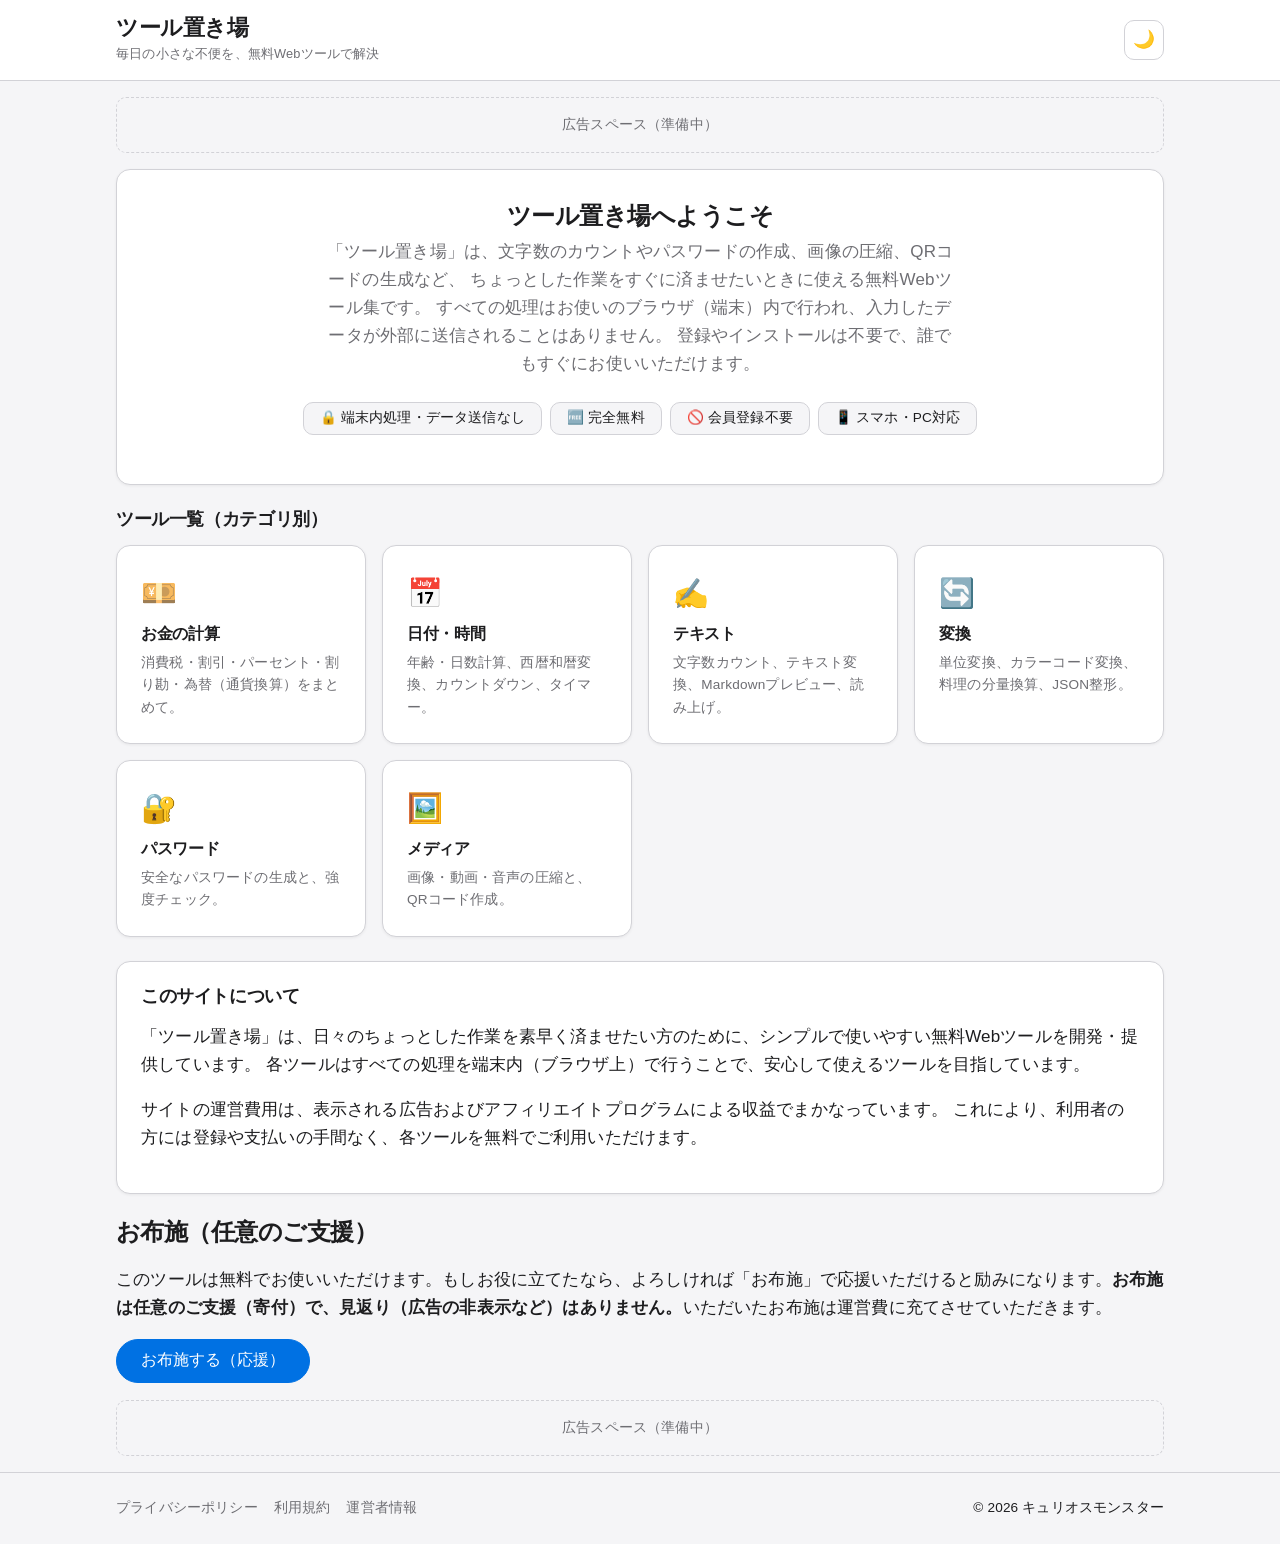
==== commit 2612c5ce: "rebrand: ツール工房→ツール置き場（運営: キュリオスモンスター AI開発部）／課金→お布施（任意の寄付・見返りなし） Co-Authored-By: Claude Opus 4.8 <nor" ====
--- a/index.html
+++ b/index.html
@@ -1,16 +1,16 @@
-<!DOCTYPE html>
+﻿<!DOCTYPE html>
 <html lang="ja">
 <head>
 <meta charset="UTF-8">
 <meta name="viewport" content="width=device-width, initial-scale=1, viewport-fit=cover">
 
-<title>ツール工房｜無料で使えるWebツール集（文字数・パスワード・画像圧縮・QRほか）</title>
+<title>ツール置き場｜無料で使えるWebツール集（文字数・パスワード・画像圧縮・QRほか）</title>
 <meta name="description" content="文字数カウンター・パスワード生成・画像圧縮・QRコード作成など、登録不要・無料のWebツールを多数提供。すべて端末内で処理し安全です。">
 <link rel="canonical" href="https://ai-kaihatsubu.github.io/">
 
 <!-- OGP -->
 <meta property="og:type" content="website">
-<meta property="og:title" content="ツール工房｜無料で使えるWebツール集">
+<meta property="og:title" content="ツール置き場｜無料で使えるWebツール集">
 <meta property="og:description" content="文字数カウンター・パスワード生成・画像圧縮・QRコード作成など、登録不要・無料のWebツールを多数提供。すべて端末内で処理し安全です。">
 <meta property="og:url" content="https://ai-kaihatsubu.github.io/">
 <meta property="og:image" content="https://ai-kaihatsubu.github.io/icons/icon-512.svg">
@@ -28,12 +28,12 @@
 {
   "@context": "https://schema.org",
   "@type": "WebSite",
-  "name": "ツール工房",
+  "name": "ツール置き場",
   "url": "https://ai-kaihatsubu.github.io/",
   "description": "毎日の小さな不便を、無料Webツールで解決する。登録不要・ブラウザ内処理のWebツール集。",
   "publisher": {
     "@type": "Organization",
-    "name": "ツール工房"
+    "name": "ツール置き場"
   }
 }
 </script>
@@ -41,7 +41,7 @@
 {
   "@context": "https://schema.org",
   "@type": "ItemList",
-  "name": "ツール工房 ツール一覧",
+  "name": "ツール置き場 ツール一覧",
   "itemListElement": [
     { "@type": "ListItem", "position": 1, "name": "お金の計算", "url": "https://ai-kaihatsubu.github.io/money-tools/" },
     { "@type": "ListItem", "position": 2, "name": "日付・時間", "url": "https://ai-kaihatsubu.github.io/datetime-tools/" },
@@ -65,7 +65,7 @@
 <header class="site-header">
   <div class="container header-inner">
     <div class="logo-area">
-      <h1 class="logo"><a href="index.html">ツール工房</a></h1>
+      <h1 class="logo"><a href="index.html">ツール置き場</a></h1>
       <p class="tagline">毎日の小さな不便を、無料Webツールで解決</p>
     </div>
     <nav class="header-actions" aria-label="表示設定">
@@ -91,9 +91,9 @@
 <main id="main" class="container">
 
   <section class="hero" aria-labelledby="hero-heading">
-    <h2 id="hero-heading">毎日の小さな不便を、無料Webツールで解決</h2>
+    <h2 id="hero-heading">ツール置き場へようこそ</h2>
     <p>
-      「ツール工房」は、文字数のカウントやパスワードの作成、画像の圧縮、QRコードの生成など、
+      「ツール置き場」は、文字数のカウントやパスワードの作成、画像の圧縮、QRコードの生成など、
       ちょっとした作業をすぐに済ませたいときに使える無料Webツール集です。
       すべての処理はお使いのブラウザ（端末）内で行われ、入力したデータが外部に送信されることはありません。
       登録やインストールは不要で、誰でもすぐにお使いいただけます。
@@ -150,7 +150,7 @@
   <section class="about-box" aria-labelledby="about-heading">
     <h2 id="about-heading">このサイトについて</h2>
     <p>
-      「ツール工房」は、日々のちょっとした作業を素早く済ませたい方のために、シンプルで使いやすい無料Webツールを開発・提供しています。
+      「ツール置き場」は、日々のちょっとした作業を素早く済ませたい方のために、シンプルで使いやすい無料Webツールを開発・提供しています。
       各ツールはすべての処理を端末内（ブラウザ上）で行うことで、安心して使えるツールを目指しています。
     </p>
     <p>
@@ -159,6 +159,13 @@
     </p>
   </section>
 
+
+  <section class="ofuse-box" aria-labelledby="ofuse-heading">
+  <h2 id="ofuse-heading">お布施（任意のご支援）</h2>
+  <p>このツールは無料でお使いいただけます。もしお役に立てたなら、よろしければ「お布施」で応援いただけると励みになります。<strong>お布施は任意のご支援（寄付）で、見返り（広告の非表示など）はありません。</strong>いただいたお布施は運営費に充てさせていただきます。</p>
+  <button id="ofuse-button" type="button" class="btn btn-primary">お布施する（応援）</button>
+  <p class="hint" id="ofuse-status" aria-live="polite"></p>
+</section>
 </main>
 
 <!-- AdSense 広告枠（コンテンツ下） -->
@@ -180,7 +187,7 @@
       <a href="terms.html">利用規約</a>
       <a href="operator.html">運営者情報</a>
     </nav>
-    <p class="copyright">&copy; 2026 ツール工房</p>
+    <p class="copyright">&copy; 2026 キュリオスモンスター</p>
   </div>
 </footer>
 
--- a/style.css
+++ b/style.css
@@ -1,5 +1,5 @@
 /* ============================================
-   ツール工房 ハブ : style.css
+   ツール置き場 ハブ : style.css
    CSS変数によるテーマ管理 / レスポンシブ / モバイルファースト
    外部CDN不使用
    ============================================ */
